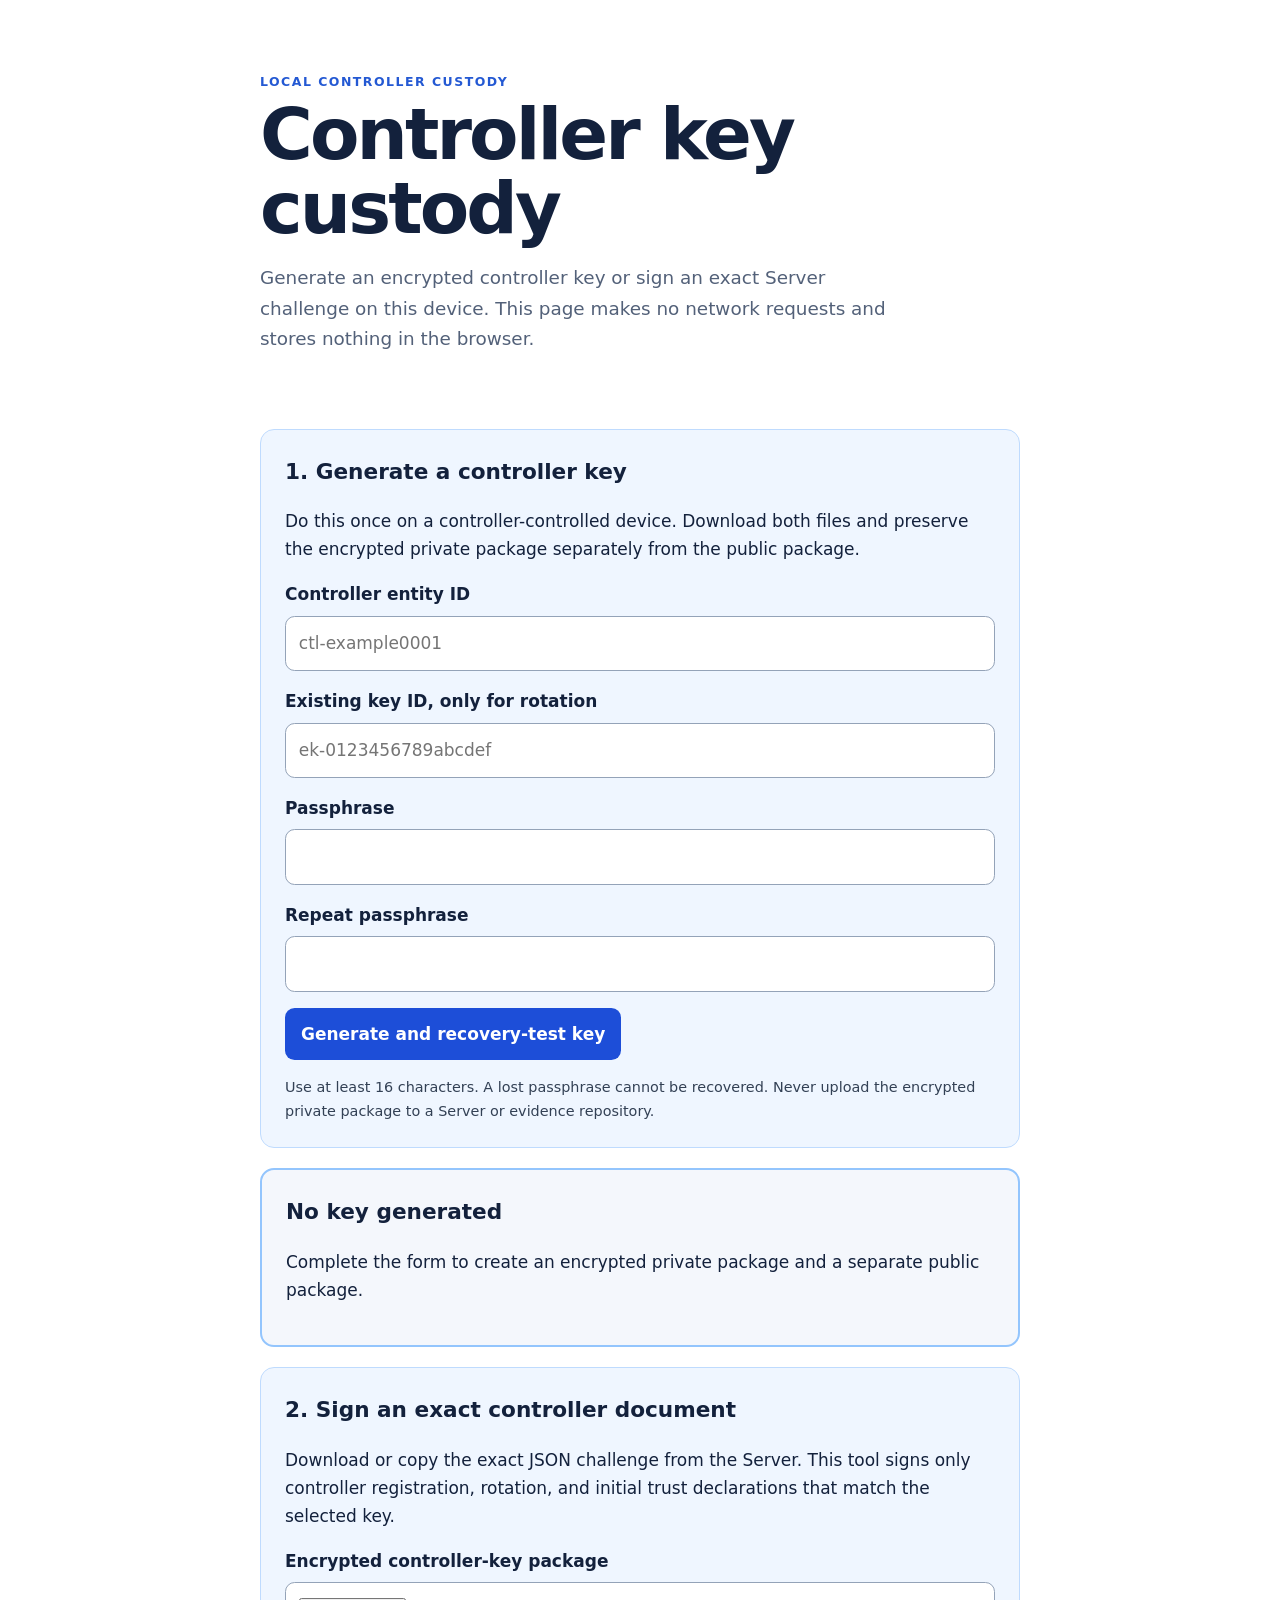
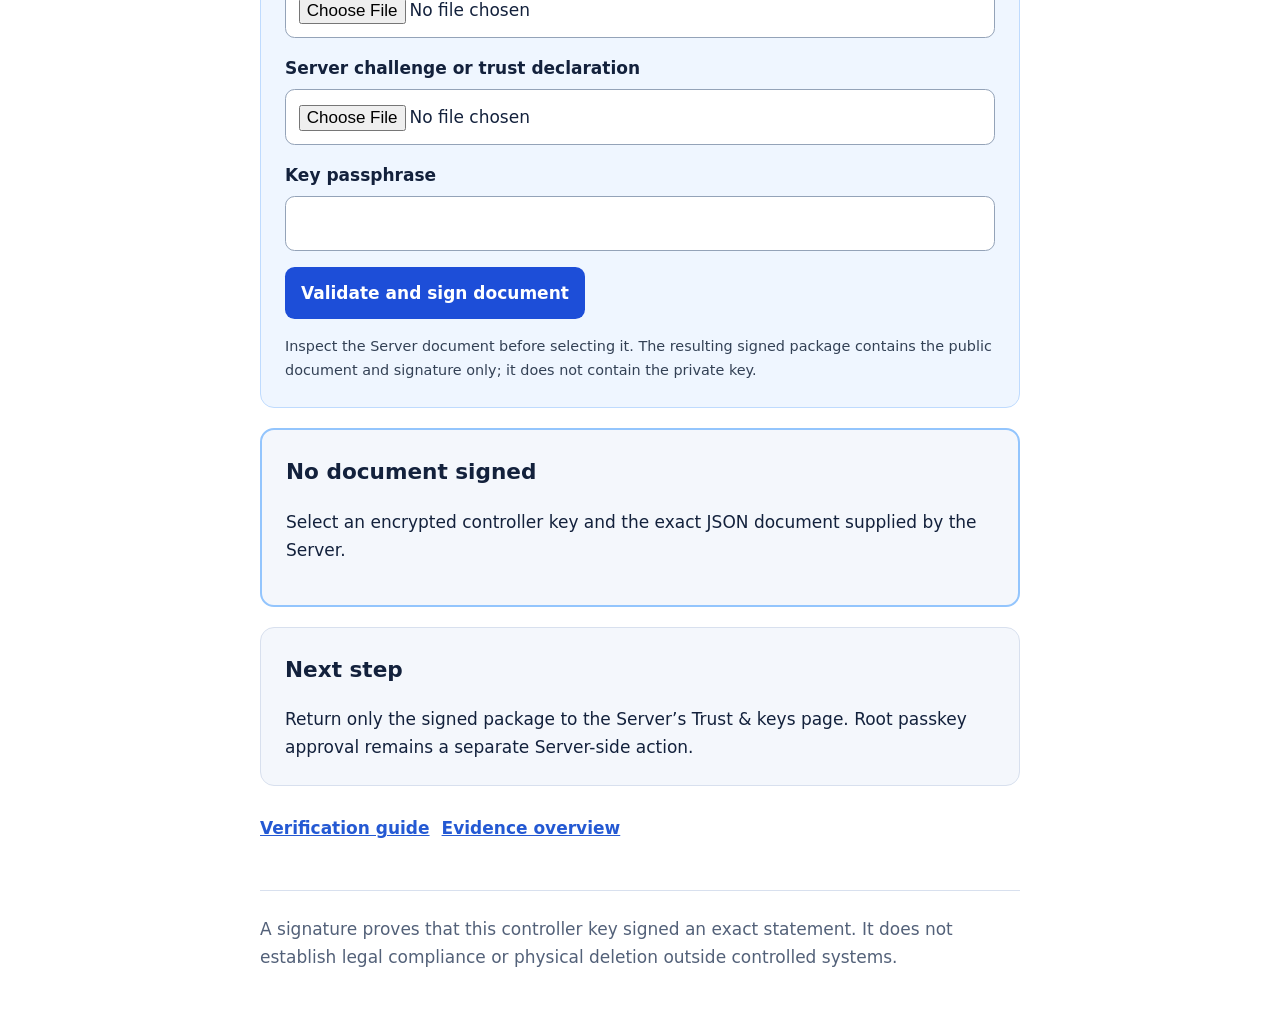
==== docs/controller-key/index.html @ 1a3d1005 "feat: add local controller key custody page" ====
<!doctype html>
<html lang="en">
  <head>
    <meta charset="utf-8">
    <meta name="viewport" content="width=device-width, initial-scale=1">
    <meta name="description" content="Generate an encrypted Masterplan Optimiser controller key and sign controller trust documents locally in this browser.">
    <meta http-equiv="Content-Security-Policy" content="default-src 'none'; style-src 'self'; script-src 'self'; img-src 'self'; connect-src 'none'; font-src 'self'; form-action 'none'; base-uri 'none'; frame-ancestors 'none'">
    <title>Controller key custody | Masterplan Optimiser Evidence</title>
    <link rel="stylesheet" href="../styles.css">
  </head>
  <body>
    <header>
      <p class="eyebrow">Local controller custody</p>
      <h1>Controller key custody</h1>
      <p class="lede">Generate an encrypted controller key or sign an exact Server challenge on this device. This page makes no network requests and stores nothing in the browser.</p>
    </header>
    <main>
      <section class="verifier-panel">
        <h2>1. Generate a controller key</h2>
        <p>Do this once on a controller-controlled device. Download both files and preserve the encrypted private package separately from the public package.</p>
        <label class="file-picker">Controller entity ID<input id="controller-id" maxlength="52" pattern="ctl-[a-z0-9]{8,48}" placeholder="ctl-example0001" autocomplete="off"></label>
        <label class="file-picker">Existing key ID, only for rotation<input id="supersedes-key" pattern="ek-[0-9a-f]{16}" placeholder="ek-0123456789abcdef" autocomplete="off"></label>
        <label class="file-picker">Passphrase<input id="generate-passphrase" type="password" minlength="16" autocomplete="new-password"></label>
        <label class="file-picker">Repeat passphrase<input id="generate-passphrase-repeat" type="password" minlength="16" autocomplete="new-password"></label>
        <button id="generate-button" type="button">Generate and recovery-test key</button>
        <p class="local-only">Use at least 16 characters. A lost passphrase cannot be recovered. Never upload the encrypted private package to a Server or evidence repository.</p>
      </section>
      <section id="generation-result" class="verification-result pending" aria-live="polite">
        <h2 id="generation-title">No key generated</h2>
        <p id="generation-summary">Complete the form to create an encrypted private package and a separate public package.</p>
        <dl id="generation-details" hidden>
          <dt>Controller</dt><dd id="generation-entity"></dd>
          <dt>Key</dt><dd id="generation-key"></dd>
          <dt>Fingerprint</dt><dd id="generation-fingerprint"></dd>
        </dl>
        <div id="generation-downloads" class="download-actions" hidden>
          <button id="private-download" type="button">Download encrypted private key</button>
          <button id="public-download" type="button">Download public package</button>
        </div>
      </section>

      <section class="verifier-panel">
        <h2>2. Sign an exact controller document</h2>
        <p>Download or copy the exact JSON challenge from the Server. This tool signs only controller registration, rotation, and initial trust declarations that match the selected key.</p>
        <label class="file-picker">Encrypted controller-key package<input id="sign-private-file" type="file" accept="application/json,.json"></label>
        <label class="file-picker">Server challenge or trust declaration<input id="sign-document-file" type="file" accept="application/json,.json"></label>
        <label class="file-picker">Key passphrase<input id="sign-passphrase" type="password" minlength="16" autocomplete="current-password"></label>
        <button id="sign-button" type="button">Validate and sign document</button>
        <p class="local-only">Inspect the Server document before selecting it. The resulting signed package contains the public document and signature only; it does not contain the private key.</p>
      </section>
      <section id="signing-result" class="verification-result pending" aria-live="polite">
        <h2 id="signing-title">No document signed</h2>
        <p id="signing-summary">Select an encrypted controller key and the exact JSON document supplied by the Server.</p>
        <dl id="signing-details" hidden>
          <dt>Document</dt><dd id="signing-format"></dd>
          <dt>Controller</dt><dd id="signing-entity"></dd>
          <dt>Key</dt><dd id="signing-key"></dd>
        </dl>
        <div id="signing-downloads" class="download-actions" hidden>
          <button id="proof-download" type="button">Download signed package</button>
        </div>
      </section>
      <section>
        <h2>Next step</h2>
        <p>Return only the signed package to the Server’s Trust &amp; keys page. Root passkey approval remains a separate Server-side action.</p>
      </section>
      <nav aria-label="Documentation links"><a href="../verification.html">Verification guide</a><a href="../index.html">Evidence overview</a></nav>
    </main>
    <footer>A signature proves that this controller key signed an exact statement. It does not establish legal compliance or physical deletion outside controlled systems.</footer>
    <script src="controller-key.js"></script>
  </body>
</html>
---- docs/styles.css ----
:root {
  color-scheme: light;
  --ink: #13213c;
  --muted: #536179;
  --accent: #2459d3;
  --surface: #f4f7fc;
  --line: #d8e0ee;
}

* { box-sizing: border-box; }
[hidden] { display: none !important; }

body {
  margin: 0;
  color: var(--ink);
  background: #fff;
  font: 17px/1.65 system-ui, -apple-system, BlinkMacSystemFont, "Segoe UI", sans-serif;
}

header, main, footer {
  width: min(760px, calc(100% - 40px));
  margin-inline: auto;
}

header { padding: 72px 0 36px; }
main { padding-bottom: 48px; }
footer { padding: 24px 0 48px; color: var(--muted); border-top: 1px solid var(--line); }

.eyebrow {
  margin: 0;
  color: var(--accent);
  font-size: .78rem;
  font-weight: 750;
  letter-spacing: .12em;
  text-transform: uppercase;
}

h1 { margin: .25rem 0 .5rem; font-size: clamp(2.25rem, 8vw, 4.5rem); line-height: 1.03; letter-spacing: -.04em; }
h2 { margin-top: 0; font-size: 1.35rem; }
.lede { max-width: 650px; color: var(--muted); font-size: 1.15rem; }

section {
  margin: 20px 0;
  padding: 24px;
  background: var(--surface);
  border: 1px solid var(--line);
  border-radius: 14px;
}

section p:last-child, section ol:last-child { margin-bottom: 0; }
code { font-family: ui-monospace, SFMono-Regular, Consolas, monospace; }
pre { overflow-x: auto; padding: 16px; color: #f7f9ff; background: var(--ink); border-radius: 9px; }
nav { display: flex; flex-wrap: wrap; gap: 12px; margin-top: 28px; }
a { color: var(--accent); font-weight: 650; }

.verifier-panel { border-color: #bfdbfe; background: #eff6ff; }
.file-picker { display: grid; gap: .45rem; margin: 1rem 0; font-weight: 700; }
.file-picker input, .file-picker textarea { width: 100%; padding: .8rem; border: 1px solid #94a3b8; border-radius: .6rem; background: #fff; font: inherit; font-weight: 400; }
button { border: 0; border-radius: .6rem; padding: .75rem 1rem; background: #1d4ed8; color: #fff; font: inherit; font-weight: 700; cursor: pointer; }
button:disabled { cursor: wait; opacity: .55; }
.download-actions { display: flex; flex-wrap: wrap; gap: .75rem; margin-top: 1rem; }
.local-only { margin-top: 1rem; color: #334155; font-size: .9rem; }
.verification-result { border-width: 2px; }
.verification-result.pending { border-color: #93c5fd; }
.verification-result.valid { border-color: #86efac; background: #f0fdf4; }
.verification-result.invalid { border-color: #fca5a5; background: #fef2f2; }
.verification-result dl { display: grid; grid-template-columns: minmax(9rem, 1fr) 3fr; gap: .45rem 1rem; }
.verification-result dt { font-weight: 700; }
.verification-result dd { margin: 0; overflow-wrap: anywhere; font-family: ui-monospace, SFMono-Regular, Consolas, monospace; font-size: .85rem; }
.verification-result li { margin: .35rem 0; }

@media (max-width: 520px) {
  header { padding-top: 48px; }
  section { padding: 20px; }
  .verification-result dl { grid-template-columns: 1fr; }
  .verification-result dd { margin-bottom: .5rem; }
}
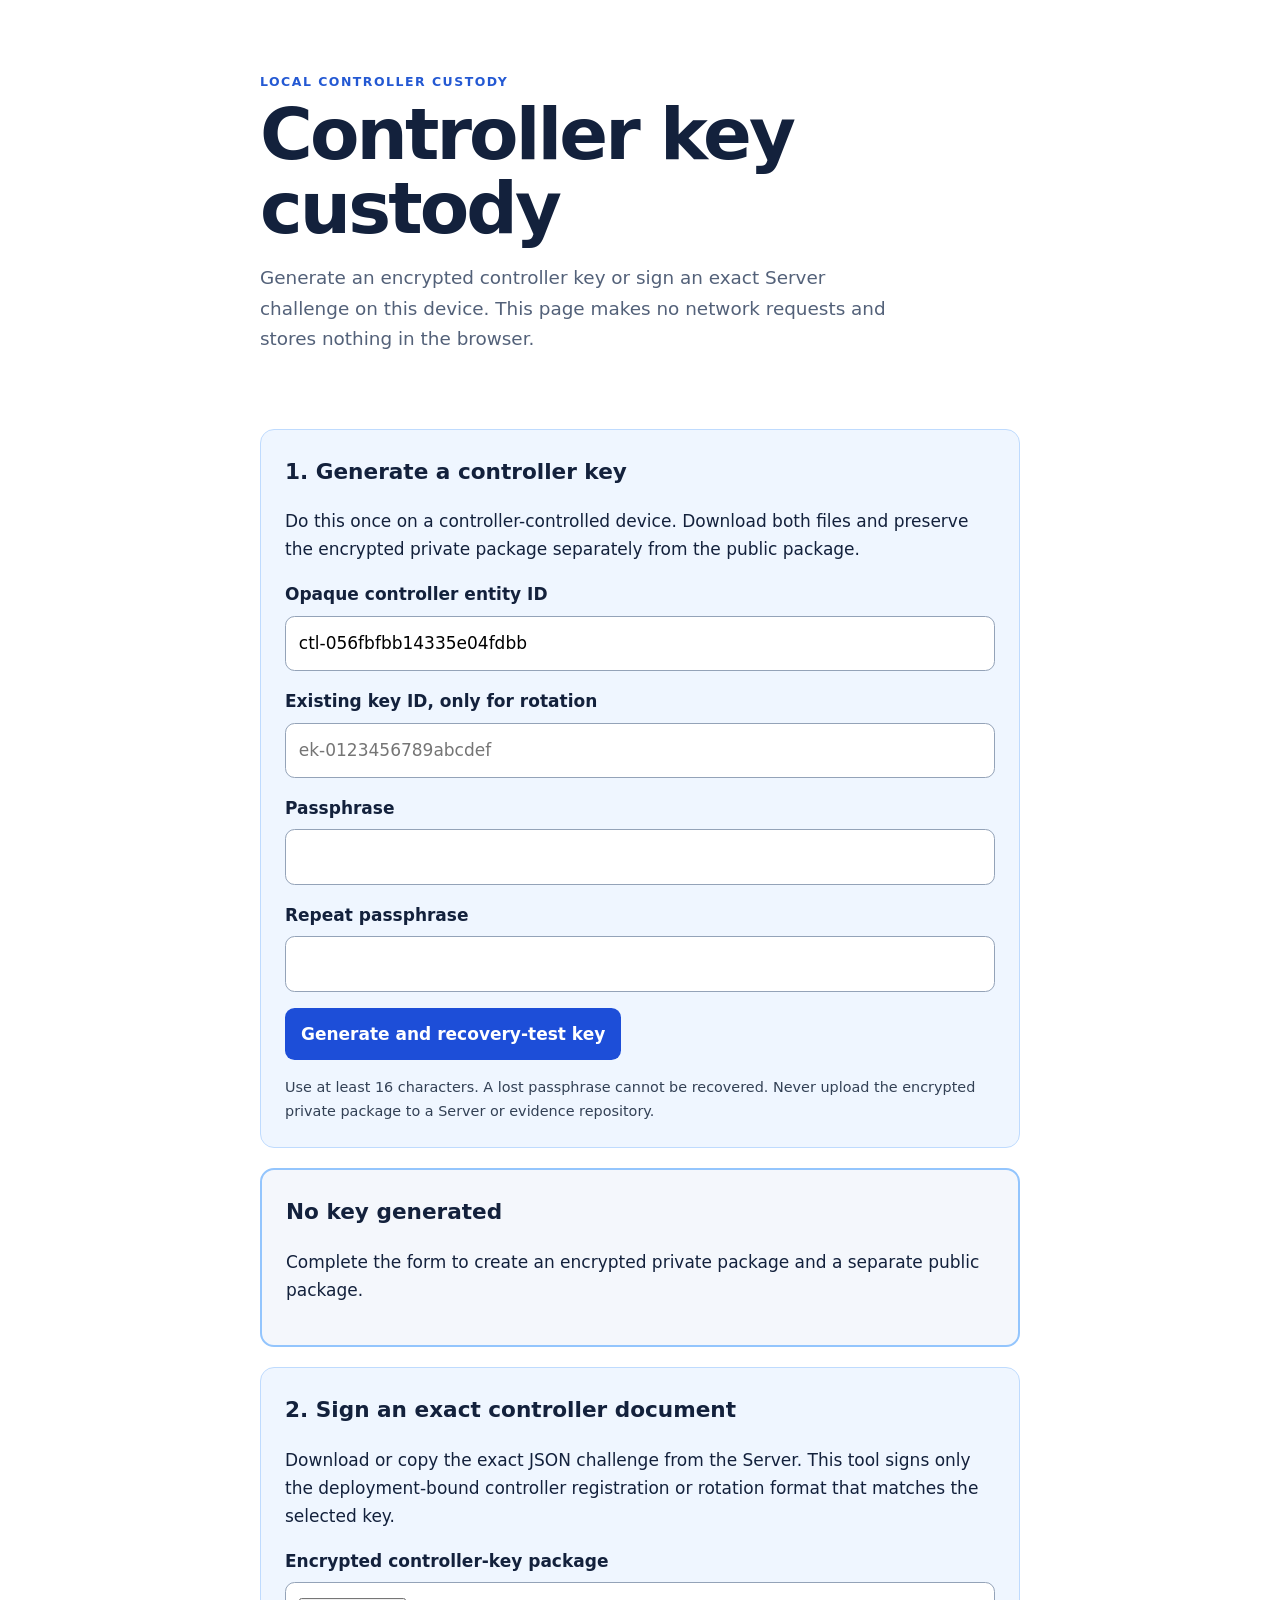
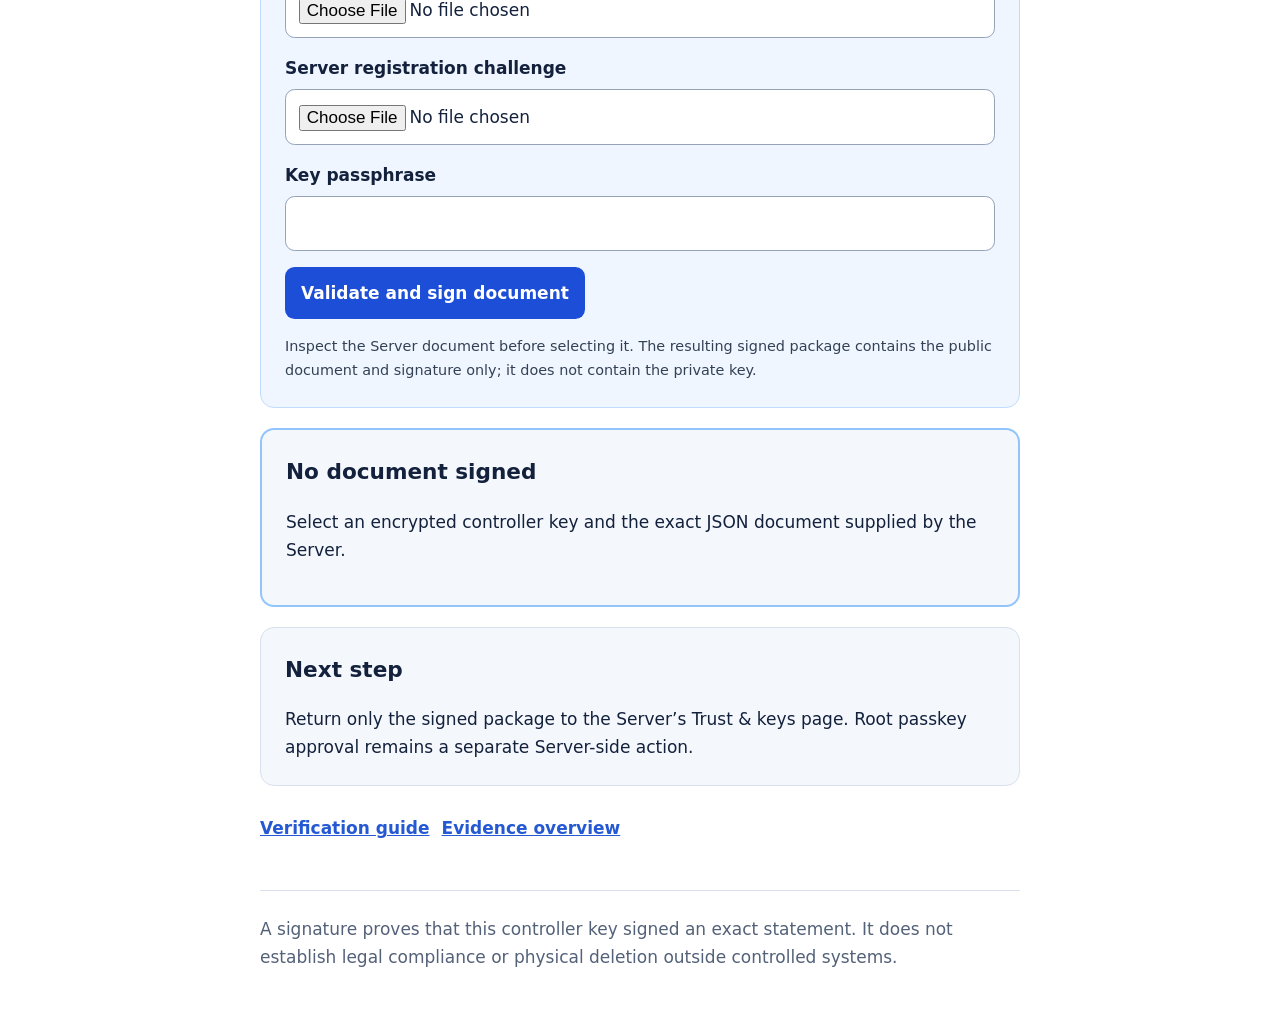
==== commit 1d5f216e: "Support controller trust registration v2" ====
--- a/docs/controller-key/index.html
+++ b/docs/controller-key/index.html
@@ -18,7 +18,7 @@
       <section class="verifier-panel">
         <h2>1. Generate a controller key</h2>
         <p>Do this once on a controller-controlled device. Download both files and preserve the encrypted private package separately from the public package.</p>
-        <label class="file-picker">Controller entity ID<input id="controller-id" maxlength="52" pattern="ctl-[a-z0-9]{8,48}" placeholder="ctl-example0001" autocomplete="off"></label>
+        <label class="file-picker">Opaque controller entity ID<input id="controller-id" maxlength="52" pattern="ctl-[a-z0-9]{8,48}" autocomplete="off"></label>
         <label class="file-picker">Existing key ID, only for rotation<input id="supersedes-key" pattern="ek-[0-9a-f]{16}" placeholder="ek-0123456789abcdef" autocomplete="off"></label>
         <label class="file-picker">Passphrase<input id="generate-passphrase" type="password" minlength="16" autocomplete="new-password"></label>
         <label class="file-picker">Repeat passphrase<input id="generate-passphrase-repeat" type="password" minlength="16" autocomplete="new-password"></label>
@@ -41,9 +41,9 @@
 
       <section class="verifier-panel">
         <h2>2. Sign an exact controller document</h2>
-        <p>Download or copy the exact JSON challenge from the Server. This tool signs only controller registration, rotation, and initial trust declarations that match the selected key.</p>
+        <p>Download or copy the exact JSON challenge from the Server. This tool signs only the deployment-bound controller registration or rotation format that matches the selected key.</p>
         <label class="file-picker">Encrypted controller-key package<input id="sign-private-file" type="file" accept="application/json,.json"></label>
-        <label class="file-picker">Server challenge or trust declaration<input id="sign-document-file" type="file" accept="application/json,.json"></label>
+        <label class="file-picker">Server registration challenge<input id="sign-document-file" type="file" accept="application/json,.json"></label>
         <label class="file-picker">Key passphrase<input id="sign-passphrase" type="password" minlength="16" autocomplete="current-password"></label>
         <button id="sign-button" type="button">Validate and sign document</button>
         <p class="local-only">Inspect the Server document before selecting it. The resulting signed package contains the public document and signature only; it does not contain the private key.</p>
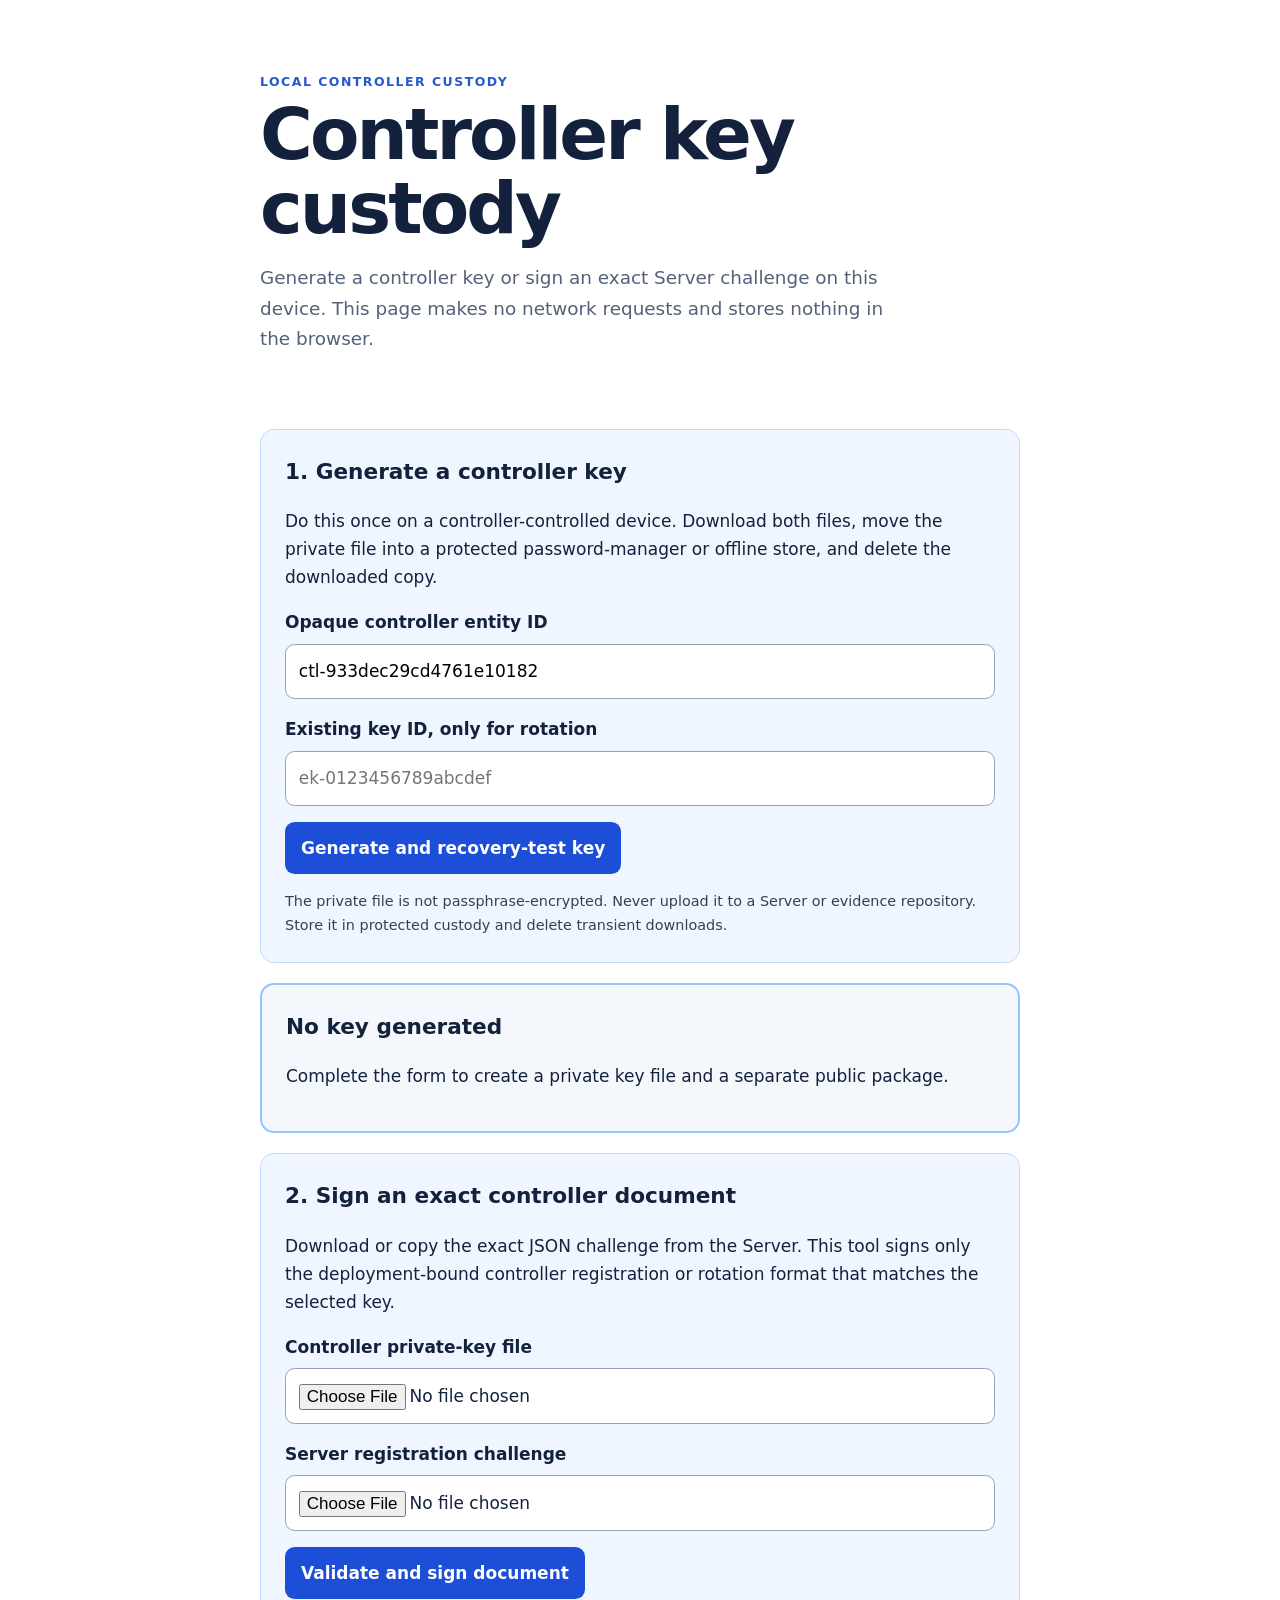
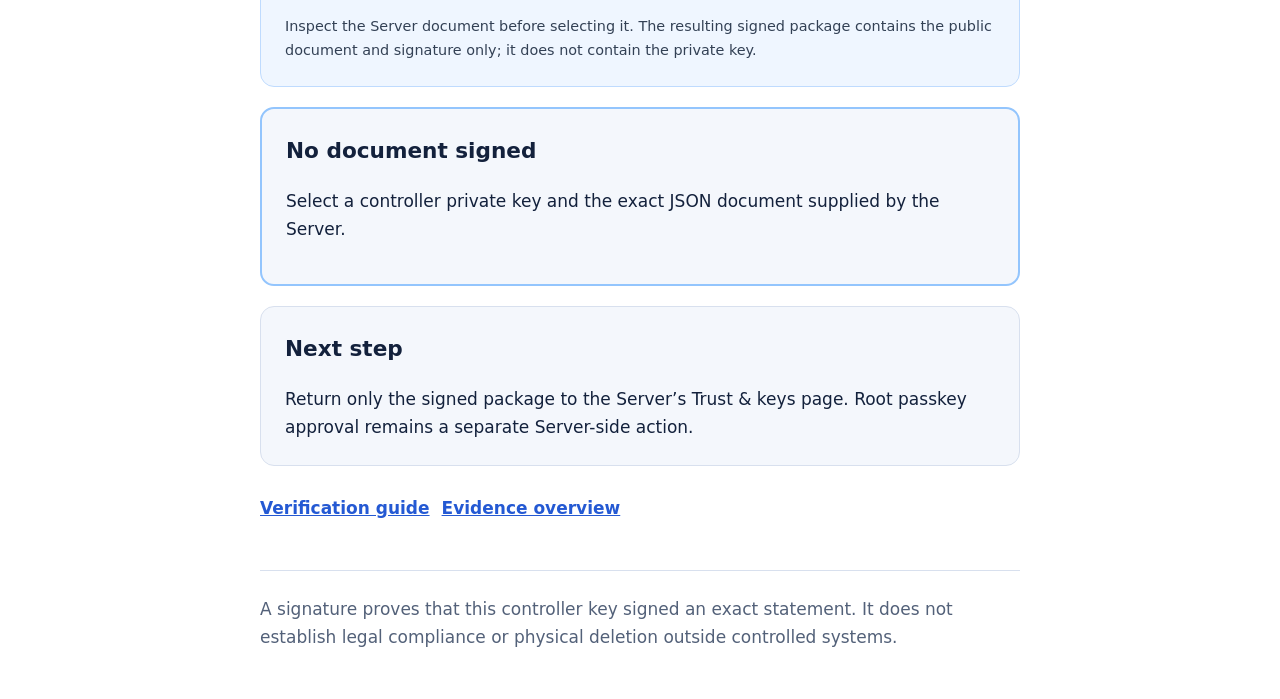
==== commit 27c15b48: "Use portable unencrypted controller key custody" ====
--- a/docs/controller-key/index.html
+++ b/docs/controller-key/index.html
@@ -3,7 +3,7 @@
   <head>
     <meta charset="utf-8">
     <meta name="viewport" content="width=device-width, initial-scale=1">
-    <meta name="description" content="Generate an encrypted Masterplan Optimiser controller key and sign controller trust documents locally in this browser.">
+    <meta name="description" content="Generate a local Masterplan Optimiser controller key and sign controller trust documents locally in this browser.">
     <meta http-equiv="Content-Security-Policy" content="default-src 'none'; style-src 'self'; script-src 'self'; img-src 'self'; connect-src 'none'; font-src 'self'; form-action 'none'; base-uri 'none'; frame-ancestors 'none'">
     <title>Controller key custody | Masterplan Optimiser Evidence</title>
     <link rel="stylesheet" href="../styles.css">
@@ -12,29 +12,27 @@
     <header>
       <p class="eyebrow">Local controller custody</p>
       <h1>Controller key custody</h1>
-      <p class="lede">Generate an encrypted controller key or sign an exact Server challenge on this device. This page makes no network requests and stores nothing in the browser.</p>
+      <p class="lede">Generate a controller key or sign an exact Server challenge on this device. This page makes no network requests and stores nothing in the browser.</p>
     </header>
     <main>
       <section class="verifier-panel">
         <h2>1. Generate a controller key</h2>
-        <p>Do this once on a controller-controlled device. Download both files and preserve the encrypted private package separately from the public package.</p>
+        <p>Do this once on a controller-controlled device. Download both files, move the private file into a protected password-manager or offline store, and delete the downloaded copy.</p>
         <label class="file-picker">Opaque controller entity ID<input id="controller-id" maxlength="52" pattern="ctl-[a-z0-9]{8,48}" autocomplete="off"></label>
         <label class="file-picker">Existing key ID, only for rotation<input id="supersedes-key" pattern="ek-[0-9a-f]{16}" placeholder="ek-0123456789abcdef" autocomplete="off"></label>
-        <label class="file-picker">Passphrase<input id="generate-passphrase" type="password" minlength="16" autocomplete="new-password"></label>
-        <label class="file-picker">Repeat passphrase<input id="generate-passphrase-repeat" type="password" minlength="16" autocomplete="new-password"></label>
         <button id="generate-button" type="button">Generate and recovery-test key</button>
-        <p class="local-only">Use at least 16 characters. A lost passphrase cannot be recovered. Never upload the encrypted private package to a Server or evidence repository.</p>
+        <p class="local-only">The private file is not passphrase-encrypted. Never upload it to a Server or evidence repository. Store it in protected custody and delete transient downloads.</p>
       </section>
       <section id="generation-result" class="verification-result pending" aria-live="polite">
         <h2 id="generation-title">No key generated</h2>
-        <p id="generation-summary">Complete the form to create an encrypted private package and a separate public package.</p>
+        <p id="generation-summary">Complete the form to create a private key file and a separate public package.</p>
         <dl id="generation-details" hidden>
           <dt>Controller</dt><dd id="generation-entity"></dd>
           <dt>Key</dt><dd id="generation-key"></dd>
           <dt>Fingerprint</dt><dd id="generation-fingerprint"></dd>
         </dl>
         <div id="generation-downloads" class="download-actions" hidden>
-          <button id="private-download" type="button">Download encrypted private key</button>
+          <button id="private-download" type="button">Download private key</button>
           <button id="public-download" type="button">Download public package</button>
         </div>
       </section>
@@ -42,15 +40,14 @@
       <section class="verifier-panel">
         <h2>2. Sign an exact controller document</h2>
         <p>Download or copy the exact JSON challenge from the Server. This tool signs only the deployment-bound controller registration or rotation format that matches the selected key.</p>
-        <label class="file-picker">Encrypted controller-key package<input id="sign-private-file" type="file" accept="application/json,.json"></label>
+        <label class="file-picker">Controller private-key file<input id="sign-private-file" type="file" accept="application/json,.json"></label>
         <label class="file-picker">Server registration challenge<input id="sign-document-file" type="file" accept="application/json,.json"></label>
-        <label class="file-picker">Key passphrase<input id="sign-passphrase" type="password" minlength="16" autocomplete="current-password"></label>
         <button id="sign-button" type="button">Validate and sign document</button>
         <p class="local-only">Inspect the Server document before selecting it. The resulting signed package contains the public document and signature only; it does not contain the private key.</p>
       </section>
       <section id="signing-result" class="verification-result pending" aria-live="polite">
         <h2 id="signing-title">No document signed</h2>
-        <p id="signing-summary">Select an encrypted controller key and the exact JSON document supplied by the Server.</p>
+        <p id="signing-summary">Select a controller private key and the exact JSON document supplied by the Server.</p>
         <dl id="signing-details" hidden>
           <dt>Document</dt><dd id="signing-format"></dd>
           <dt>Controller</dt><dd id="signing-entity"></dd>
